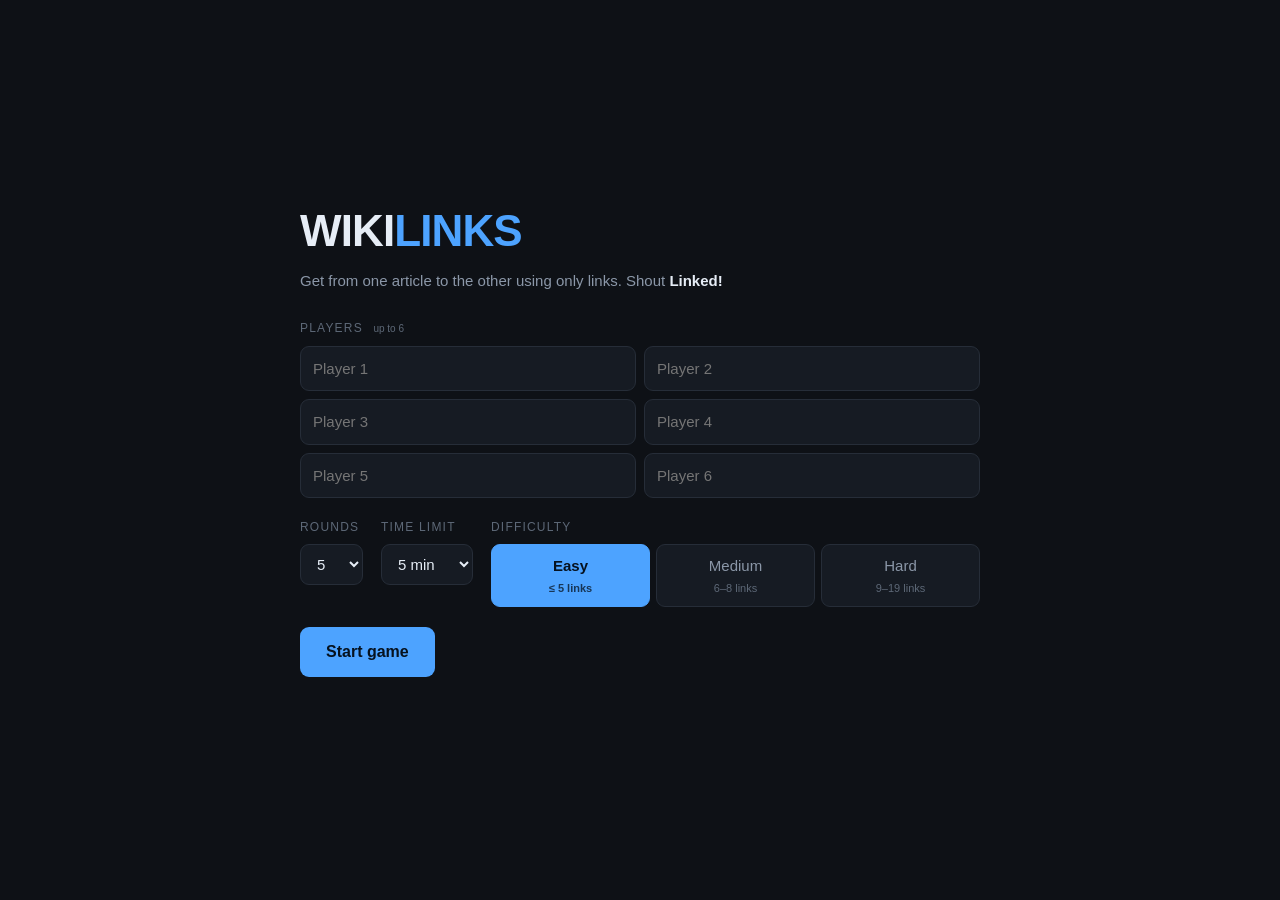
==== web/index.html @ 1c9a4b2d "First version of Wikilinks" ====
<!doctype html>
<html lang="en">
<head>
<meta charset="utf-8">
<meta name="viewport" content="width=device-width,initial-scale=1">
<title>Wikilinks</title>
<link rel="stylesheet" href="style.css">
</head>
<body>

<!-- ───────────────────────────── SETUP ───────────────────────────── -->
<section id="setup" class="screen">
  <div class="setup-box">
    <div id="resumeBox" class="resume hidden">
      <div id="resumeText"></div>
      <div class="resume-actions">
        <button id="resumeBtn" class="primary">Resume game</button>
        <button id="discardBtn" class="ghost">Discard</button>
      </div>
    </div>

    <h1>WIKI<span>LINKS</span></h1>
    <p class="tag">Get from one article to the other using only links. Shout <b>Linked!</b></p>

    <div class="field">
      <label>Players <small>up to 6</small></label>
      <div id="players"></div>
    </div>

    <div class="row">
      <div class="field">
        <label for="rounds">Rounds</label>
        <select id="rounds">
          <option>3</option><option selected>5</option><option>7</option><option>10</option>
        </select>
      </div>
      <div class="field">
        <label for="limit">Time limit</label>
        <select id="limit">
          <option value="3">3 min</option>
          <option value="5" selected>5 min</option>
          <option value="10">10 min</option>
          <option value="0">none</option>
        </select>
      </div>
      <div class="field grow">
        <label>Difficulty</label>
        <div class="segmented" id="difficulty">
          <button data-d="easy" class="on">Easy<small>≤ 5 links</small></button>
          <button data-d="medium">Medium<small>6–8 links</small></button>
          <button data-d="hard">Hard<small>9–19 links</small></button>
        </div>
      </div>
    </div>

    <button id="start" class="primary big">Start game</button>
    <p class="hint" id="setupHint"></p>
  </div>
</section>

<!-- ───────────────────────────── GAME ───────────────────────────── -->
<section id="game" class="screen hidden">
  <header id="bar">
    <div class="bar-left">
      <span class="round-pill">Round <b id="rn">1</b><i>/</i><span id="rt">5</span></span>
      <span class="diff-pill" id="diffPill">EASY</span>
    </div>
    <div id="clock">0:00.0</div>
    <div class="bar-right">
      <div id="scores"></div>
      <button id="newGame" class="ghost tiny">New game</button>
    </div>
  </header>

  <main id="panels">
    <article class="panel" id="pStart">
      <div class="phead">
        <span class="plabel start">START</span>
        <h2 class="ptitle">…</h2>
        <div class="pmeta"><code class="pslug"></code><a class="popen" target="_blank" rel="noopener">open ↗</a></div>
      </div>
      <div class="excerpt"></div>
    </article>

    <div id="arrow" aria-hidden="true"><span>→</span></div>

    <article class="panel" id="pFinish">
      <div class="phead">
        <span class="plabel finish">FINISH</span>
        <h2 class="ptitle">…</h2>
        <div class="pmeta"><code class="pslug"></code><a class="popen" target="_blank" rel="noopener">open ↗</a></div>
      </div>
      <div class="excerpt"></div>
    </article>
  </main>

  <footer id="controls">
    <!-- phase: ready (clock not started yet) -->
    <div class="phase hidden" id="phReady">
      <div class="ready-head">Everyone open <b id="readyTitle">…</b> on your phones — the clock starts when you're all set.</div>
      <div class="ready-url"><code id="readyUrl"></code></div>
      <button id="startRound" class="primary huge go">Start round</button>
    </div>

    <!-- phase: running -->
    <div class="phase" id="phRunning">
      <button id="linked" class="primary huge">LINKED!</button>
      <button id="giveup" class="ghost">Nobody got it</button>
    </div>

    <!-- phase: who -->
    <div class="phase hidden" id="phWho">
      <span class="ask">Who got it?</span>
      <div id="whoButtons" class="who"></div>
      <button id="whoCancel" class="ghost">← resume clock</button>
    </div>

    <!-- phase: verify -->
    <div class="phase hidden" id="phVerify">
      <div class="verify-head">
        <b id="claimant"></b> claimed it in <b id="claimTime"></b> — type the path to confirm
      </div>
      <textarea id="pathInput" rows="2" spellcheck="false"
        placeholder="Battle of Vigo Bay, Spain, Madrid …   — comma separated, or one article per line if a title contains a comma. Start and finish optional."></textarea>
      <div class="verify-actions">
        <button id="doVerify" class="primary">Verify path</button>
        <button id="skipVerify" class="ghost">Award without checking</button>
        <button id="wrongPerson" class="ghost">Someone else</button>
      </div>
      <div id="verdict"></div>
    </div>

    <!-- phase: between rounds -->
    <div class="phase hidden" id="phNext">
      <div id="roundSummary"></div>
      <button id="nextRound" class="primary big">Next round →</button>
      <button id="reveal" class="ghost">Reveal a shortest path</button>
      <div id="revealed"></div>
    </div>

    <!-- phase: nobody got it -> step through the answer -->
    <div class="phase hidden" id="phReveal">
      <div class="expired-head" id="revealHead">Nobody linked it.</div>
      <div class="verify-actions">
        <button id="revealStart" class="primary big">Reveal?</button>
        <button id="revealNext" class="primary big hidden">Next →</button>
        <button id="skipReveal" class="ghost">Skip to next round</button>
      </div>
      <div id="walkChain" class="chain"></div>
      <div id="afterReveal" class="hidden">
        <button id="nextFromReveal" class="primary big">Next round →</button>
      </div>
    </div>

    <!-- phase: final -->
    <div class="phase hidden" id="phFinal">
      <div id="finalText"></div>
      <button id="again" class="primary big">Play again</button>
    </div>
  </footer>
</section>

<script src="app.js"></script>
</body>
</html>
---- web/style.css ----
:root{
  --bg:#0e1116; --panel:#161b23; --panel-2:#1c222c; --line:#262d38;
  --ink:#e6edf6; --dim:#8b97a8; --faint:#5d6877;
  --accent:#4da3ff; --start:#3fb950; --finish:#f0883e;
  --good:#3fb950; --bad:#f85149; --gold:#e3b341;
  --radius:12px;
}
*{box-sizing:border-box}
html,body{height:100%}
body{
  margin:0; background:var(--bg); color:var(--ink);
  font:15px/1.55 -apple-system,BlinkMacSystemFont,"Segoe UI",Inter,Roboto,sans-serif;
  overflow:hidden;
}
.hidden{display:none !important}
button{font:inherit;cursor:pointer;border:0;border-radius:9px;transition:.12s}
button:active{transform:translateY(1px)}
.primary{background:var(--accent);color:#06121f;font-weight:650;padding:10px 18px}
.primary:hover{filter:brightness(1.12)}
.primary.big{padding:13px 26px;font-size:16px}
.primary.huge{padding:20px 64px;font-size:26px;font-weight:800;letter-spacing:.06em;
  background:linear-gradient(180deg,#5cb0ff,#2f86e8);color:#04101c;
  box-shadow:0 6px 22px rgba(77,163,255,.32)}
.primary.go{background:linear-gradient(180deg,#56d364,#2ea043);color:#03140a;
  box-shadow:0 6px 22px rgba(63,185,80,.30)}
.ghost{background:transparent;color:var(--dim);padding:9px 14px;border:1px solid var(--line)}
.ghost:hover{color:var(--ink);border-color:var(--faint)}

/* ───── setup ───── */
.screen{height:100%;display:flex;flex-direction:column}
#setup{align-items:center;justify-content:center;overflow:auto}
.setup-box{width:min(680px,92vw);padding:28px 0}
.resume{background:var(--panel);border:1px solid var(--gold);border-radius:var(--radius);
  padding:14px 18px;margin-bottom:24px;display:flex;align-items:center;gap:16px;flex-wrap:wrap}
.resume #resumeText{flex:1;min-width:200px;color:var(--dim);font-size:14px}
.resume #resumeText b{color:var(--gold);font-variant-numeric:tabular-nums}
.resume-actions{display:flex;gap:8px}
h1{font-size:44px;margin:0;letter-spacing:-.02em;font-weight:800}
h1 span{color:var(--accent)}
.tag{color:var(--dim);margin:.3em 0 1.8em}
.tag b{color:var(--ink)}
.field{margin-bottom:20px}
.field label{display:block;font-size:12px;letter-spacing:.10em;text-transform:uppercase;
  color:var(--faint);margin-bottom:8px}
.field label small{text-transform:none;letter-spacing:0;margin-left:6px}
.row{display:flex;gap:18px;align-items:flex-start}
.grow{flex:1}
#players{display:grid;grid-template-columns:repeat(2,1fr);gap:8px}
#players input,select,textarea{
  width:100%;background:var(--panel);border:1px solid var(--line);color:var(--ink);
  border-radius:9px;padding:10px 12px;font:inherit;outline:none}
#players input:focus,select:focus,textarea:focus{border-color:var(--accent)}
.segmented{display:flex;gap:6px}
.segmented button{flex:1;background:var(--panel);color:var(--dim);border:1px solid var(--line);
  padding:9px 6px;display:flex;flex-direction:column;align-items:center;gap:2px}
.segmented button small{font-size:11px;color:var(--faint)}
.segmented button.on{background:var(--accent);color:#06121f;border-color:var(--accent);font-weight:650}
.segmented button.on small{color:#06121f;opacity:.75}
.hint{color:var(--bad);min-height:1.2em;margin:.8em 0 0;font-size:13px}

/* ───── bar ───── */
#bar{display:flex;align-items:center;gap:16px;padding:10px 18px;
  border-bottom:1px solid var(--line);background:var(--panel);flex:0 0 auto}
.bar-left{display:flex;gap:8px;align-items:center}
.round-pill,.diff-pill{font-size:12px;padding:4px 10px;border-radius:20px;
  border:1px solid var(--line);color:var(--dim);white-space:nowrap}
.round-pill b{color:var(--ink)}
.round-pill i{font-style:normal;color:var(--faint);margin:0 1px}
.diff-pill{letter-spacing:.09em;font-weight:650;color:var(--accent);border-color:#24425f}
#clock{flex:1;text-align:center;font-size:30px;font-weight:700;letter-spacing:.02em;
  font-variant-numeric:tabular-nums;
  font-family:ui-monospace,SFMono-Regular,Menlo,monospace}
#clock.stopped{color:var(--gold)}
#clock.warning{color:var(--finish)}
#clock.expired{color:var(--bad)}
.bar-right{display:flex;gap:10px;align-items:center;justify-content:flex-end;max-width:52%}
#scores{display:flex;gap:6px;flex-wrap:wrap;justify-content:flex-end}
.ghost.tiny{padding:5px 10px;font-size:12px;white-space:nowrap}
.score{display:flex;align-items:center;gap:6px;background:var(--panel-2);
  border:1px solid var(--line);border-radius:20px;padding:3px 10px 3px 8px;font-size:13px}
.score .pts{font-weight:700;font-variant-numeric:tabular-nums}
.score.lead{border-color:var(--gold)}
.score.lead .pts{color:var(--gold)}

/* ───── panels ───── */
#panels{flex:1;min-height:0;display:flex;gap:0;padding:16px;align-items:stretch}
.panel{flex:1;min-width:0;min-height:0;display:flex;flex-direction:column;
  background:var(--panel);border:1px solid var(--line);border-radius:var(--radius);
  padding:16px 20px;overflow:hidden}
.phead{flex:0 0 auto;padding-bottom:10px;border-bottom:1px solid var(--line);margin-bottom:12px}
.plabel{font-size:11px;letter-spacing:.14em;font-weight:700;padding:2px 8px;border-radius:4px}
.plabel.start{background:rgba(63,185,80,.16);color:var(--start)}
.plabel.finish{background:rgba(240,136,62,.16);color:var(--finish)}
.ptitle{margin:8px 0 4px;font-size:26px;line-height:1.15;letter-spacing:-.01em}
.pmeta{display:flex;gap:10px;align-items:center;font-size:12px}
.pslug{color:var(--faint);font-family:ui-monospace,Menlo,monospace;
  overflow:hidden;text-overflow:ellipsis;white-space:nowrap}
.popen{color:var(--accent);text-decoration:none;white-space:nowrap}
.popen:hover{text-decoration:underline}

/* the clipped article body: fills whatever height the screen gives it */
.excerpt{flex:1;min-height:0;overflow:hidden;color:#c6d2e1;
  -webkit-mask-image:linear-gradient(to bottom,#000 62%,rgba(0,0,0,.35) 88%,transparent 100%);
  mask-image:linear-gradient(to bottom,#000 62%,rgba(0,0,0,.35) 88%,transparent 100%)}
.excerpt p{margin:0 0 .9em}
.excerpt img{float:right;margin:0 0 10px 16px;border-radius:8px;max-width:30%;max-height:38vh;
  object-fit:cover;height:auto}
.excerpt .sec{margin:1.3em 0 .5em;font-size:12px;letter-spacing:.11em;text-transform:uppercase;
  color:var(--faint);font-weight:700}
.excerpt .loading{color:var(--faint)}

#arrow{flex:0 0 64px;display:flex;align-items:center;justify-content:center;
  font-size:30px;color:var(--faint)}

/* ───── controls ───── */
#controls{flex:0 0 auto;border-top:1px solid var(--line);background:var(--panel);
  padding:14px 18px;min-height:84px;display:flex;align-items:center;justify-content:center}
.phase{display:flex;align-items:center;gap:14px;flex-wrap:wrap;justify-content:center;
  width:min(1100px,100%)}
.ask{color:var(--dim)}
.who{display:flex;gap:8px;flex-wrap:wrap}
.who button{background:var(--panel-2);border:1px solid var(--line);color:var(--ink);padding:10px 18px;font-weight:600}
.who button:hover{border-color:var(--accent);color:var(--accent)}
.verify-head{width:100%;text-align:center;color:var(--dim);margin-bottom:2px}
.verify-head b{color:var(--ink)}
#pathInput{width:100%;resize:vertical;font-family:ui-monospace,Menlo,monospace;font-size:13px}
.verify-actions{display:flex;gap:10px}
#verdict,#revealed,#roundSummary,#finalText{width:100%;text-align:center}
.chain{display:flex;flex-wrap:wrap;gap:6px;justify-content:center;margin-top:10px}
.hop{display:flex;align-items:center;gap:6px;font-size:13px}
.hop .n{padding:4px 10px;border-radius:6px;background:var(--panel-2);border:1px solid var(--line)}
.hop .lk{font-size:15px}
.hop.ok .lk{color:var(--good)}
.hop.no .lk{color:var(--bad)}
.hop.no .n{border-color:var(--bad)}
.msg{margin-top:8px;font-weight:600}
.msg.ok{color:var(--good)}
.msg.no{color:var(--bad)}
#roundSummary .won{font-size:18px}
#roundSummary .won b{color:var(--gold)}
#finalText h2{margin:.2em 0;font-size:30px}
#finalText .champ{color:var(--gold)}
.small{font-size:12px;color:var(--faint)}
.corr{margin-top:6px}
.corr b{color:var(--ink)}
.expired-head{width:100%;text-align:center;color:var(--bad);font-weight:650}
.ready-head{width:100%;text-align:center;color:var(--dim)}
.ready-head b{color:var(--ink)}
.ready-url{width:100%;text-align:center;margin-top:-4px}
.ready-url code{font-family:ui-monospace,Menlo,monospace;font-size:12px;color:var(--accent);
  background:var(--panel-2);border:1px solid var(--line);border-radius:6px;padding:4px 10px}
#clock.idle{color:var(--faint)}
#walkChain{margin-top:6px;width:100%}
#afterReveal{width:100%;text-align:center;margin-top:6px}
#phReveal .verify-actions{width:100%;justify-content:center}
.plabel.walking{background:rgba(77,163,255,.16);color:var(--accent)}
.limit-pill{font-size:12px;padding:4px 10px;border-radius:20px;border:1px solid var(--line);color:var(--faint)}

@media (max-width:900px){
  #panels{flex-direction:column;gap:12px}
  #arrow{flex:0 0 auto;transform:rotate(90deg)}
  #clock{font-size:24px}
  #players{grid-template-columns:1fr}
  .row{flex-direction:column;gap:0}
}
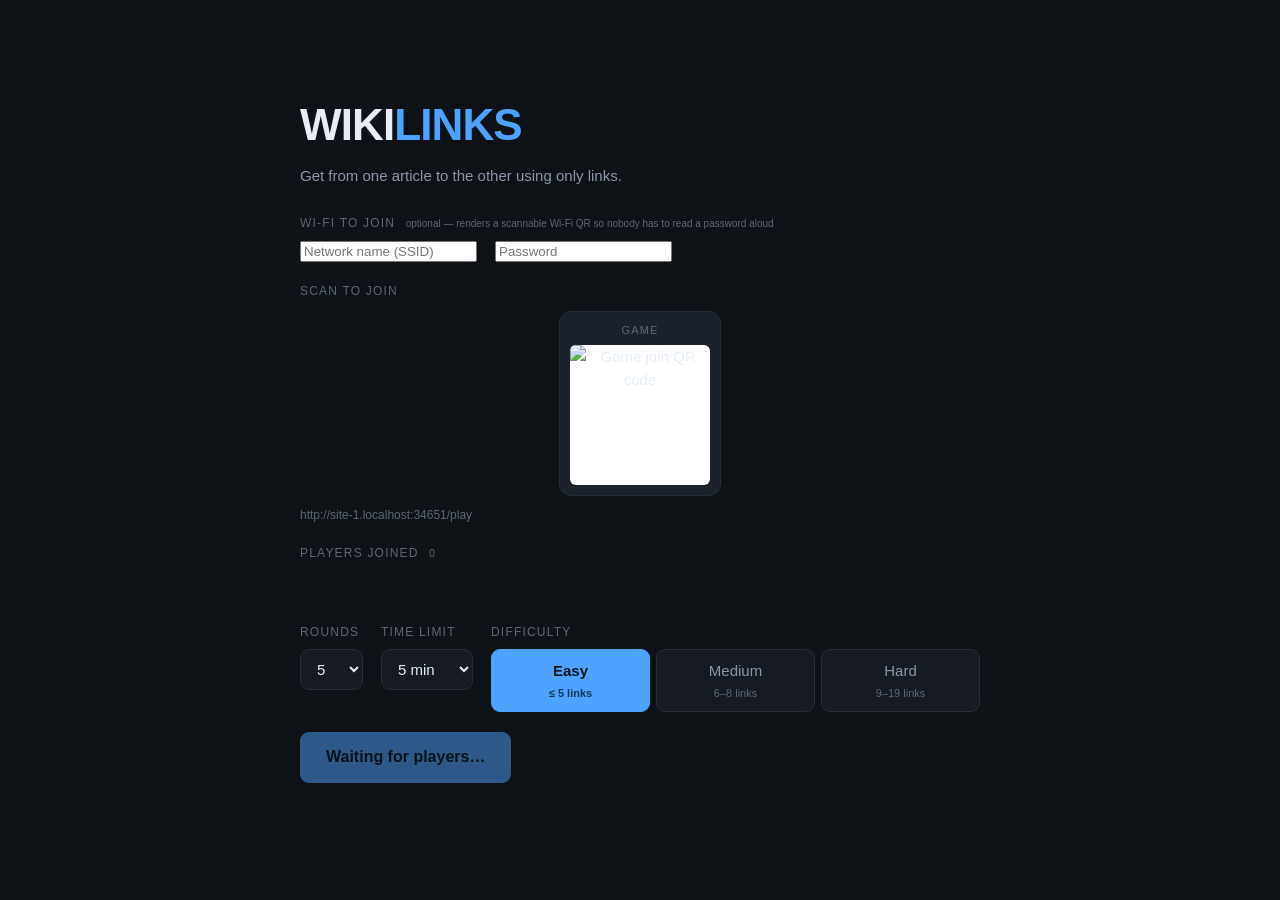
==== commit 045a91ba: "Add v1.2: LAN multiplayer with auto-tracked routes Replaces the shout-and-type-your-route flow with " ====
--- a/web/index.html
+++ b/web/index.html
@@ -11,20 +11,35 @@
 <!-- ───────────────────────────── SETUP ───────────────────────────── -->
 <section id="setup" class="screen">
   <div class="setup-box">
-    <div id="resumeBox" class="resume hidden">
-      <div id="resumeText"></div>
-      <div class="resume-actions">
-        <button id="resumeBtn" class="primary">Resume game</button>
-        <button id="discardBtn" class="ghost">Discard</button>
+    <h1>WIKI<span>LINKS</span></h1>
+    <p class="tag">Get from one article to the other using only links.</p>
+
+    <div class="field">
+      <label>Wi-Fi to join <small>optional — renders a scannable Wi-Fi QR so nobody has to read a password aloud</small></label>
+      <div class="row">
+        <input id="wifiSsid" placeholder="Network name (SSID)">
+        <input id="wifiPass" placeholder="Password" type="text">
       </div>
     </div>
 
-    <h1>WIKI<span>LINKS</span></h1>
-    <p class="tag">Get from one article to the other using only links. Shout <b>Linked!</b></p>
+    <div class="field">
+      <label>Scan to join</label>
+      <div class="joinQrs">
+        <div class="qrCard" id="wifiQrCard">
+          <div class="qrTitle">Wi-Fi</div>
+          <img id="wifiQr" alt="Wi-Fi join QR code">
+        </div>
+        <div class="qrCard">
+          <div class="qrTitle">Game</div>
+          <img id="gameQr" alt="Game join QR code">
+        </div>
+      </div>
+      <div class="small" id="joinUrl"></div>
+    </div>
 
     <div class="field">
-      <label>Players <small>up to 6</small></label>
-      <div id="players"></div>
+      <label>Players joined <small id="joinedCount">0</small></label>
+      <div id="joinedList" class="joined"></div>
     </div>
 
     <div class="row">
@@ -53,7 +68,7 @@
       </div>
     </div>
 
-    <button id="start" class="primary big">Start game</button>
+    <button id="start" class="primary big" disabled>Waiting for players…</button>
     <p class="hint" id="setupHint"></p>
   </div>
 </section>
@@ -97,37 +112,14 @@
   <footer id="controls">
     <!-- phase: ready (clock not started yet) -->
     <div class="phase hidden" id="phReady">
-      <div class="ready-head">Everyone open <b id="readyTitle">…</b> on your phones — the clock starts when you're all set.</div>
-      <div class="ready-url"><code id="readyUrl"></code></div>
+      <div class="ready-head">Everyone's phone is ready — press <b>Start round</b> when you are.</div>
       <button id="startRound" class="primary huge go">Start round</button>
     </div>
 
-    <!-- phase: running -->
+    <!-- phase: running — live board fed by /api/live, no manual "who got it" step -->
     <div class="phase" id="phRunning">
-      <button id="linked" class="primary huge">LINKED!</button>
+      <div id="liveBoard" class="liveBoard"></div>
       <button id="giveup" class="ghost">Nobody got it</button>
-    </div>
-
-    <!-- phase: who -->
-    <div class="phase hidden" id="phWho">
-      <span class="ask">Who got it?</span>
-      <div id="whoButtons" class="who"></div>
-      <button id="whoCancel" class="ghost">← resume clock</button>
-    </div>
-
-    <!-- phase: verify -->
-    <div class="phase hidden" id="phVerify">
-      <div class="verify-head">
-        <b id="claimant"></b> claimed it in <b id="claimTime"></b> — type the path to confirm
-      </div>
-      <textarea id="pathInput" rows="2" spellcheck="false"
-        placeholder="Battle of Vigo Bay, Spain, Madrid …   — comma separated, or one article per line if a title contains a comma. Start and finish optional."></textarea>
-      <div class="verify-actions">
-        <button id="doVerify" class="primary">Verify path</button>
-        <button id="skipVerify" class="ghost">Award without checking</button>
-        <button id="wrongPerson" class="ghost">Someone else</button>
-      </div>
-      <div id="verdict"></div>
     </div>
 
     <!-- phase: between rounds -->
--- a/web/style.css
+++ b/web/style.css
@@ -156,6 +156,21 @@
 .plabel.walking{background:rgba(77,163,255,.16);color:var(--accent)}
 .limit-pill{font-size:12px;padding:4px 10px;border-radius:20px;border:1px solid var(--line);color:var(--faint)}
 
+/* ───── join (v1.2: Wi-Fi/game QR, joined roster, live board) ───── */
+.primary:disabled{opacity:.5;cursor:not-allowed}
+.joinQrs{display:flex;gap:16px;justify-content:center;flex-wrap:wrap;margin:10px 0}
+.qrCard{background:var(--panel-2);border:1px solid var(--line);border-radius:var(--radius);padding:10px;text-align:center}
+.qrTitle{font-size:11px;letter-spacing:.1em;text-transform:uppercase;color:var(--faint);margin-bottom:6px}
+.qrCard img{width:140px;height:140px;display:block;border-radius:6px;background:#fff}
+.joined{display:flex;flex-wrap:wrap;gap:6px;min-height:32px}
+.joinedTag{background:var(--panel-2);border:1px solid var(--line);border-radius:20px;padding:5px 12px;font-size:13px}
+.liveBoard{width:100%;display:flex;flex-direction:column;gap:8px;max-width:640px}
+.boardRow{display:flex;align-items:center;gap:12px;background:var(--panel-2);border:1px solid var(--line);
+  border-radius:9px;padding:8px 12px}
+.boardRow.arrived{border-color:var(--good);background:rgba(63,185,80,.10)}
+.boardRow .bname{flex:1;font-weight:600}
+.boardRow .bhops{color:var(--dim);font-size:13px;font-variant-numeric:tabular-nums}
+
 @media (max-width:900px){
   #panels{flex-direction:column;gap:12px}
   #arrow{flex:0 0 auto;transform:rotate(90deg)}
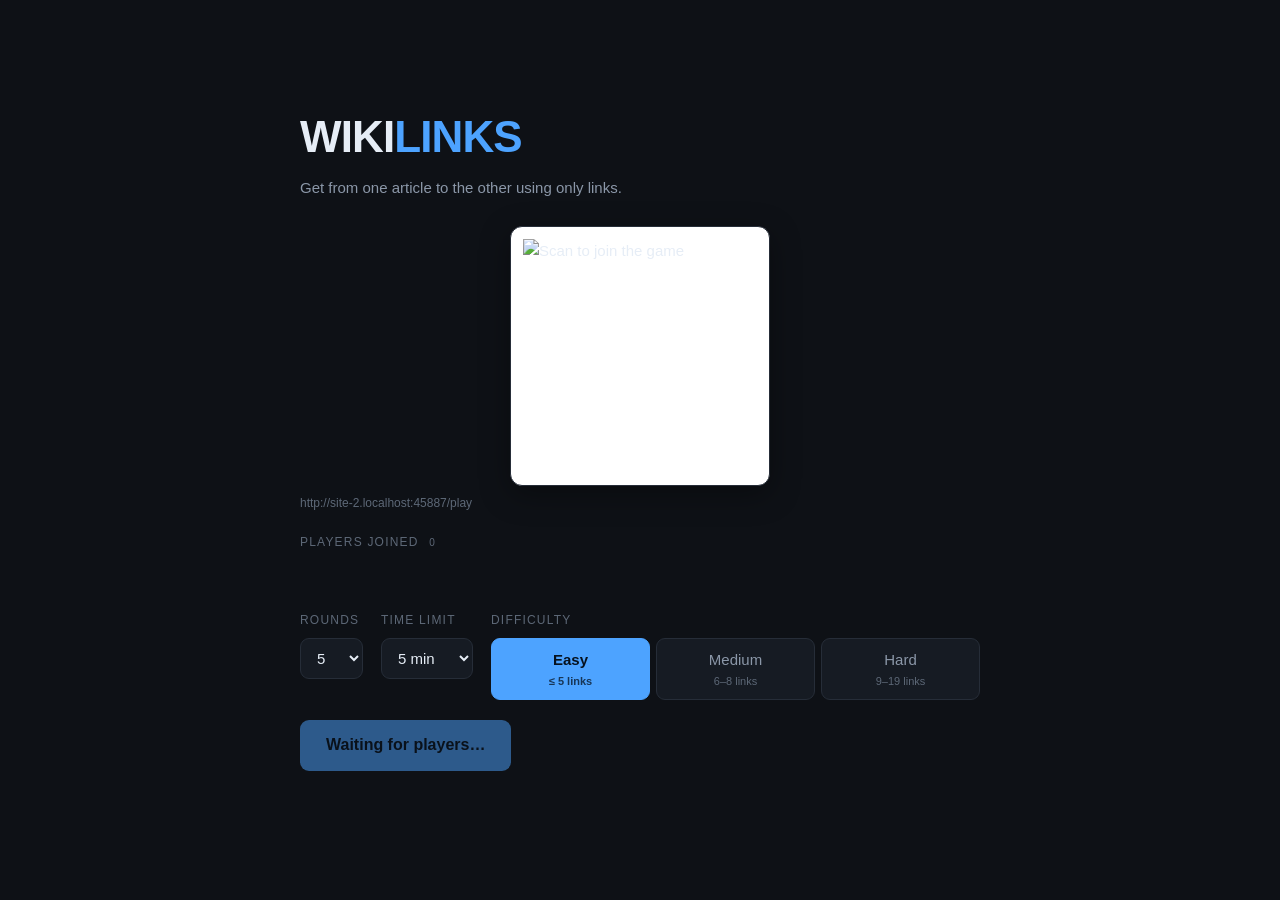
==== commit 2c2053bf: "Fix round timing, session persistence, and article rendering in v1.2 Bugs found and fixed while dogf" ====
--- a/web/index.html
+++ b/web/index.html
@@ -15,24 +15,8 @@
     <p class="tag">Get from one article to the other using only links.</p>
 
     <div class="field">
-      <label>Wi-Fi to join <small>optional — renders a scannable Wi-Fi QR so nobody has to read a password aloud</small></label>
-      <div class="row">
-        <input id="wifiSsid" placeholder="Network name (SSID)">
-        <input id="wifiPass" placeholder="Password" type="text">
-      </div>
-    </div>
-
-    <div class="field">
-      <label>Scan to join</label>
-      <div class="joinQrs">
-        <div class="qrCard" id="wifiQrCard">
-          <div class="qrTitle">Wi-Fi</div>
-          <img id="wifiQr" alt="Wi-Fi join QR code">
-        </div>
-        <div class="qrCard">
-          <div class="qrTitle">Game</div>
-          <img id="gameQr" alt="Game join QR code">
-        </div>
+      <div class="gameQrCard">
+        <img id="gameQr" alt="Scan to join the game">
       </div>
       <div class="small" id="joinUrl"></div>
     </div>
--- a/web/style.css
+++ b/web/style.css
@@ -156,12 +156,11 @@
 .plabel.walking{background:rgba(77,163,255,.16);color:var(--accent)}
 .limit-pill{font-size:12px;padding:4px 10px;border-radius:20px;border:1px solid var(--line);color:var(--faint)}
 
-/* ───── join (v1.2: Wi-Fi/game QR, joined roster, live board) ───── */
+/* ───── join (v1.2: game QR, joined roster, live board) ───── */
 .primary:disabled{opacity:.5;cursor:not-allowed}
-.joinQrs{display:flex;gap:16px;justify-content:center;flex-wrap:wrap;margin:10px 0}
-.qrCard{background:var(--panel-2);border:1px solid var(--line);border-radius:var(--radius);padding:10px;text-align:center}
-.qrTitle{font-size:11px;letter-spacing:.1em;text-transform:uppercase;color:var(--faint);margin-bottom:6px}
-.qrCard img{width:140px;height:140px;display:block;border-radius:6px;background:#fff}
+.gameQrCard{display:flex;justify-content:center;margin:14px 0 8px}
+.gameQrCard img{width:260px;height:260px;display:block;border-radius:12px;background:#fff;
+  padding:12px;border:1px solid var(--line);box-shadow:0 8px 30px rgba(0,0,0,.35)}
 .joined{display:flex;flex-wrap:wrap;gap:6px;min-height:32px}
 .joinedTag{background:var(--panel-2);border:1px solid var(--line);border-radius:20px;padding:5px 12px;font-size:13px}
 .liveBoard{width:100%;display:flex;flex-direction:column;gap:8px;max-width:640px}
